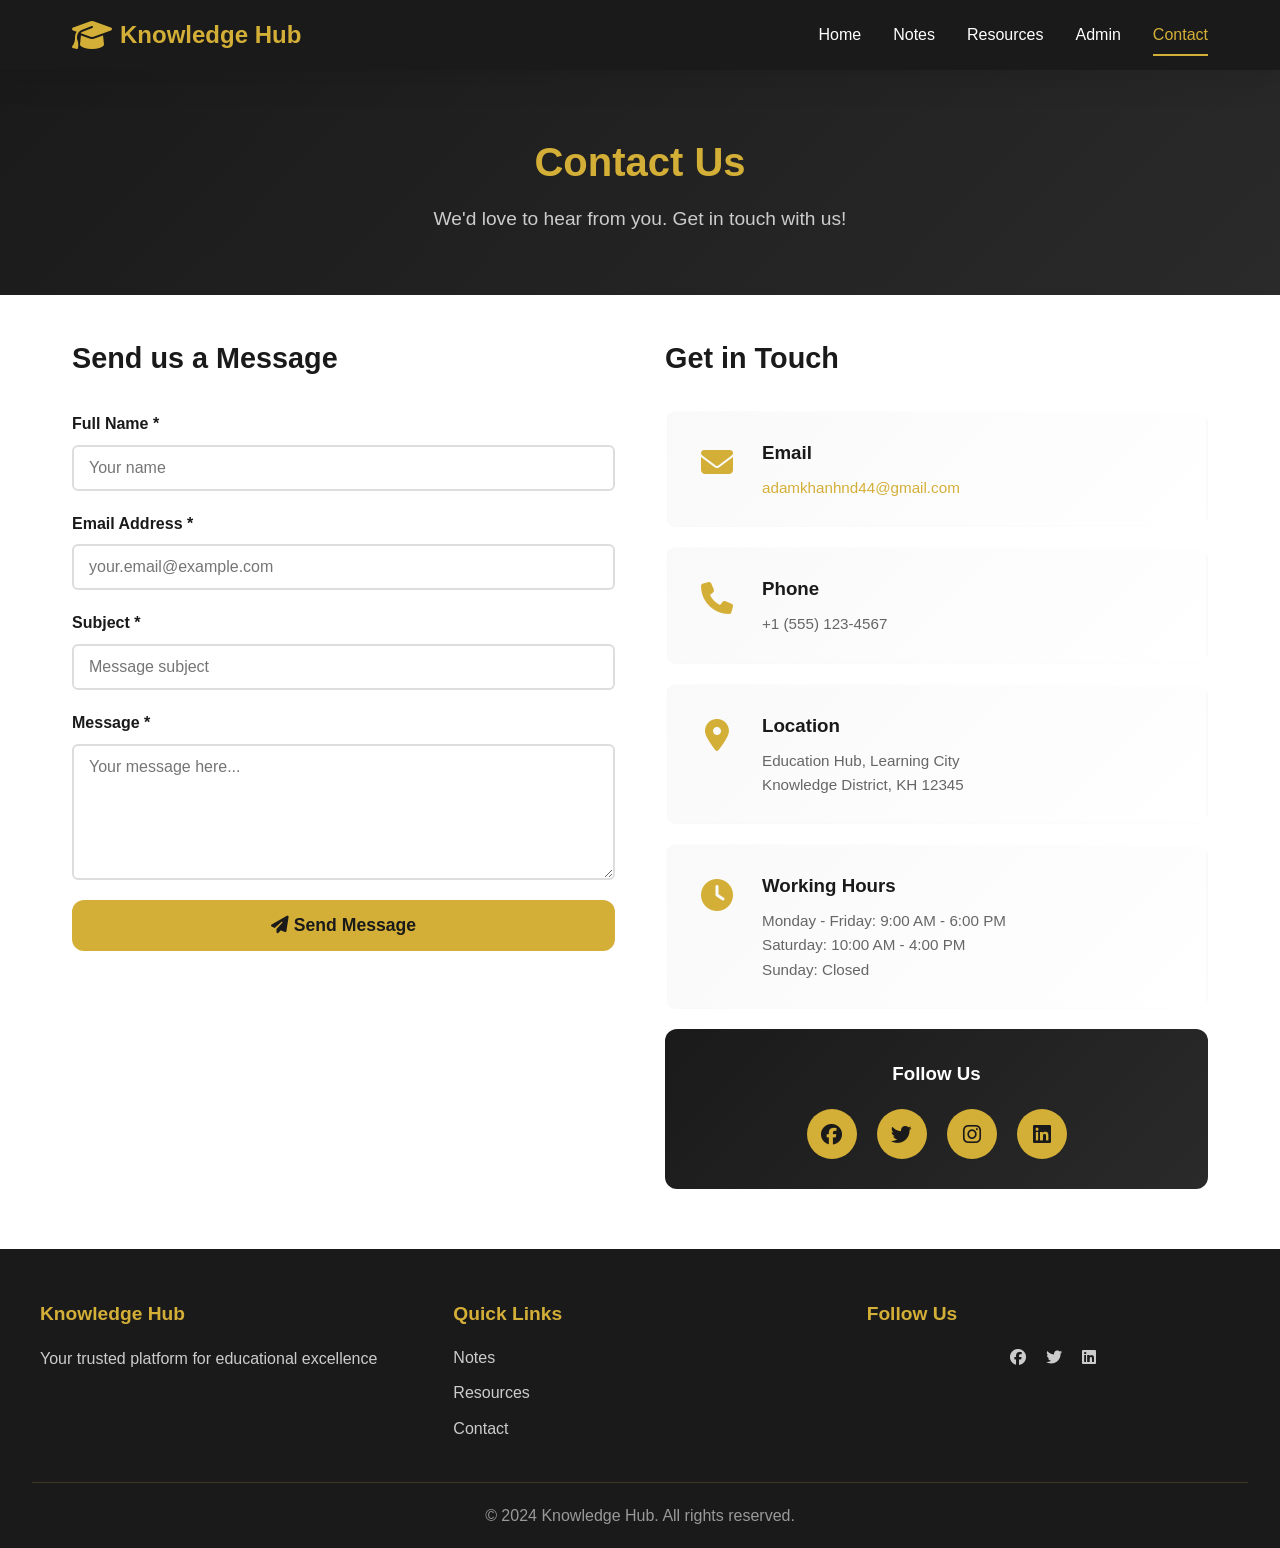
==== contact.html @ 92e07c3c "Complete Knowledge Hub website with Firebase integration, animations, and multi-page structure" ====
<!DOCTYPE html>
<html lang="en">
<head>
    <meta charset="UTF-8">
    <meta name="viewport" content="width=device-width, initial-scale=1.0">
    <title>Contact Us - Knowledge Hub</title>
    <link rel="stylesheet" href="styles.css">
    <link rel="stylesheet" href="https://cdnjs.cloudflare.com/ajax/libs/font-awesome/6.4.0/css/all.min.css">
</head>
<body>
    <!-- Navigation -->
    <nav class="navbar">
        <div class="nav-container">
            <div class="logo">
                <i class="fas fa-graduation-cap"></i>
                <span>Knowledge Hub</span>
            </div>
            <ul class="nav-menu">
                <li><a href="index.html" class="nav-link">Home</a></li>
                <li><a href="notes.html" class="nav-link">Notes</a></li>
                <li><a href="resources.html" class="nav-link">Resources</a></li>
                <li><a href="admin.html" class="nav-link">Admin</a></li>
                <li><a href="contact.html" class="nav-link active">Contact</a></li>
            </ul>
            <div class="hamburger">
                <span></span>
                <span></span>
                <span></span>
            </div>
        </div>
    </nav>

    <!-- Page Header -->
    <section class="page-header">
        <h1>Contact Us</h1>
        <p>We'd love to hear from you. Get in touch with us!</p>
    </section>

    <!-- Contact Section -->
    <section class="contact-section">
        <div class="contact-grid">
            <!-- Contact Form -->
            <div class="contact-form-container">
                <h2>Send us a Message</h2>
                <form id="contactForm" class="contact-form">
                    <div class="form-group">
                        <label for="contactName">Full Name *</label>
                        <input type="text" id="contactName" required placeholder="Your name">
                    </div>

                    <div class="form-group">
                        <label for="contactEmail">Email Address *</label>
                        <input type="email" id="contactEmail" required placeholder="your.email@example.com">
                    </div>

                    <div class="form-group">
                        <label for="contactSubject">Subject *</label>
                        <input type="text" id="contactSubject" required placeholder="Message subject">
                    </div>

                    <div class="form-group">
                        <label for="contactMessage">Message *</label>
                        <textarea id="contactMessage" required placeholder="Your message here..." rows="6"></textarea>
                    </div>

                    <button type="submit" class="submit-btn">
                        <i class="fas fa-paper-plane"></i> Send Message
                    </button>
                </form>
                <div id="contactMessage" class="message"></div>
            </div>

            <!-- Contact Information -->
            <div class="contact-info-container">
                <h2>Get in Touch</h2>
                
                <div class="contact-info-box">
                    <div class="info-icon">
                        <i class="fas fa-envelope"></i>
                    </div>
                    <div class="info-content">
                        <h3>Email</h3>
                        <p><a href="mailto:adamkhanhnd44@gmail.com">adamkhanhnd44@gmail.com</a></p>
                    </div>
                </div>

                <div class="contact-info-box">
                    <div class="info-icon">
                        <i class="fas fa-phone"></i>
                    </div>
                    <div class="info-content">
                        <h3>Phone</h3>
                        <p>+1 (555) 123-4567</p>
                    </div>
                </div>

                <div class="contact-info-box">
                    <div class="info-icon">
                        <i class="fas fa-map-marker-alt"></i>
                    </div>
                    <div class="info-content">
                        <h3>Location</h3>
                        <p>Education Hub, Learning City<br>Knowledge District, KH 12345</p>
                    </div>
                </div>

                <div class="contact-info-box">
                    <div class="info-icon">
                        <i class="fas fa-clock"></i>
                    </div>
                    <div class="info-content">
                        <h3>Working Hours</h3>
                        <p>Monday - Friday: 9:00 AM - 6:00 PM<br>Saturday: 10:00 AM - 4:00 PM<br>Sunday: Closed</p>
                    </div>
                </div>

                <div class="social-box">
                    <h3>Follow Us</h3>
                    <div class="social-links">
                        <a href="#" class="social-link"><i class="fab fa-facebook"></i></a>
                        <a href="#" class="social-link"><i class="fab fa-twitter"></i></a>
                        <a href="#" class="social-link"><i class="fab fa-instagram"></i></a>
                        <a href="#" class="social-link"><i class="fab fa-linkedin"></i></a>
                    </div>
                </div>
            </div>
        </div>
    </section>

    <!-- Footer -->
    <footer class="footer">
        <div class="footer-content">
            <div class="footer-section">
                <h4>Knowledge Hub</h4>
                <p>Your trusted platform for educational excellence</p>
            </div>
            <div class="footer-section">
                <h4>Quick Links</h4>
                <ul>
                    <li><a href="notes.html">Notes</a></li>
                    <li><a href="resources.html">Resources</a></li>
                    <li><a href="contact.html">Contact</a></li>
                </ul>
            </div>
            <div class="footer-section">
                <h4>Follow Us</h4>
                <div class="social-links">
                    <a href="#"><i class="fab fa-facebook"></i></a>
                    <a href="#"><i class="fab fa-twitter"></i></a>
                    <a href="#"><i class="fab fa-linkedin"></i></a>
                </div>
            </div>
        </div>
        <div class="footer-bottom">
            <p>&copy; 2024 Knowledge Hub. All rights reserved.</p>
        </div>
    </footer>

    <script src="script.js"></script>
</body>
</html>
---- styles.css ----
:root {
    --primary-color: #d4af37;
    --dark-color: #1a1a1a;
    --light-color: #f5f5f5;
    --text-color: #333;
    --border-radius: 12px;
    --transition: all 0.3s ease;
    --box-shadow: 0 10px 30px rgba(0, 0, 0, 0.1);
}

* {
    margin: 0;
    padding: 0;
    box-sizing: border-box;
}

body {
    font-family: 'Segoe UI', Tahoma, Geneva, Verdana, sans-serif;
    color: var(--text-color);
    background-color: #fff;
    line-height: 1.6;
}

/* ===== NAVIGATION ===== */
.navbar {
    background: var(--dark-color);
    position: sticky;
    top: 0;
    z-index: 1000;
    box-shadow: var(--box-shadow);
    animation: slideDown 0.5s ease-out;
}

@keyframes slideDown {
    from {
        transform: translateY(-100%);
        opacity: 0;
    }
    to {
        transform: translateY(0);
        opacity: 1;
    }
}

.nav-container {
    max-width: 1200px;
    margin: 0 auto;
    display: flex;
    justify-content: space-between;
    align-items: center;
    padding: 1rem 2rem;
}

.logo {
    display: flex;
    align-items: center;
    gap: 0.5rem;
    color: var(--primary-color);
    font-size: 1.5rem;
    font-weight: bold;
    text-decoration: none;
    animation: fadeInLeft 0.6s ease-out;
}

.logo i {
    font-size: 2rem;
}

.nav-menu {
    display: flex;
    list-style: none;
    gap: 2rem;
}

.nav-link {
    color: #fff;
    text-decoration: none;
    transition: var(--transition);
    position: relative;
    padding: 0.5rem 0;
}

.nav-link::after {
    content: '';
    position: absolute;
    bottom: -5px;
    left: 0;
    width: 0;
    height: 2px;
    background: var(--primary-color);
    transition: width 0.3s ease;
}

.nav-link:hover::after,
.nav-link.active::after {
    width: 100%;
}

.nav-link:hover,
.nav-link.active {
    color: var(--primary-color);
}

.hamburger {
    display: none;
    flex-direction: column;
    cursor: pointer;
}

.hamburger span {
    width: 25px;
    height: 3px;
    background: var(--primary-color);
    margin: 5px 0;
    transition: var(--transition);
    border-radius: 2px;
}

/* ===== HERO SECTION ===== */
.hero {
    background: linear-gradient(135deg, var(--dark-color) 0%, #2a2a2a 100%);
    color: #fff;
    padding: 100px 2rem;
    text-align: center;
    position: relative;
    overflow: hidden;
    min-height: 600px;
    display: flex;
    align-items: center;
    justify-content: center;
}

.hero-content {
    position: relative;
    z-index: 2;
    animation: fadeInUp 1s ease-out;
}

.hero-title {
    font-size: 4rem;
    margin-bottom: 1rem;
    background: linear-gradient(135deg, var(--primary-color) 0%, #ffd700 100%);
    -webkit-background-clip: text;
    -webkit-text-fill-color: transparent;
    background-clip: text;
    animation: titleGlow 2s ease-in-out infinite;
}

@keyframes titleGlow {
    0%, 100% {
        text-shadow: 0 0 20px rgba(212, 175, 55, 0.3);
    }
    50% {
        text-shadow: 0 0 40px rgba(212, 175, 55, 0.6);
    }
}

.hero-subtitle {
    font-size: 1.5rem;
    margin-bottom: 2rem;
    color: #d4af37;
    animation: fadeIn 1.5s ease-out;
}

.hero-background {
    position: absolute;
    top: 0;
    left: 0;
    width: 100%;
    height: 100%;
    z-index: 1;
}

.floating-shape {
    position: absolute;
    background: rgba(212, 175, 55, 0.1);
    border-radius: 50%;
    animation: float 6s ease-in-out infinite;
}

.shape-1 {
    width: 200px;
    height: 200px;
    top: 10%;
    left: 10%;
    animation-delay: 0s;
}

.shape-2 {
    width: 150px;
    height: 150px;
    bottom: 20%;
    right: 15%;
    animation-delay: 2s;
}

.shape-3 {
    width: 100px;
    height: 100px;
    top: 50%;
    right: 5%;
    animation-delay: 4s;
}

@keyframes float {
    0%, 100% {
        transform: translateY(0px) rotate(0deg);
    }
    50% {
        transform: translateY(-30px) rotate(10deg);
    }
}

.cta-button {
    display: inline-block;
    background: linear-gradient(135deg, var(--primary-color) 0%, #ffd700 100%);
    color: var(--dark-color);
    padding: 15px 40px;
    border-radius: var(--border-radius);
    text-decoration: none;
    font-weight: bold;
    transition: var(--transition);
    box-shadow: 0 10px 25px rgba(212, 175, 55, 0.3);
    cursor: pointer;
    border: none;
    font-size: 1rem;
}

.cta-button:hover {
    transform: translateY(-3px);
    box-shadow: 0 15px 35px rgba(212, 175, 55, 0.5);
}

/* ===== FEATURES SECTION ===== */
.features {
    padding: 80px 2rem;
    max-width: 1200px;
    margin: 0 auto;
}

.section-title {
    text-align: center;
    font-size: 2.5rem;
    margin-bottom: 60px;
    background: linear-gradient(135deg, var(--dark-color) 0%, var(--primary-color) 100%);
    -webkit-background-clip: text;
    -webkit-text-fill-color: transparent;
    background-clip: text;
    animation: fadeInDown 0.8s ease-out;
}

.features-grid {
    display: grid;
    grid-template-columns: repeat(auto-fit, minmax(250px, 1fr));
    gap: 30px;
}

.feature-card {
    background: linear-gradient(135deg, #f9f9f9 0%, #fff 100%);
    padding: 40px 30px;
    border-radius: var(--border-radius);
    text-align: center;
    transition: var(--transition);
    box-shadow: 0 5px 15px rgba(0, 0, 0, 0.08);
    border: 2px solid transparent;
    animation: slideInUp 0.6s ease-out;
}

.feature-card:hover {
    transform: translateY(-10px);
    box-shadow: 0 20px 40px rgba(212, 175, 55, 0.2);
    border-color: var(--primary-color);
}

.feature-icon {
    font-size: 3rem;
    color: var(--primary-color);
    margin-bottom: 20px;
    animation: pulse 2s ease-in-out infinite;
}

@keyframes pulse {
    0%, 100% {
        transform: scale(1);
    }
    50% {
        transform: scale(1.1);
    }
}

.feature-card h3 {
    font-size: 1.5rem;
    margin-bottom: 10px;
    color: var(--dark-color);
}

.feature-card p {
    color: #666;
    line-height: 1.8;
}

/* ===== STATS SECTION ===== */
.stats {
    background: linear-gradient(135deg, var(--dark-color) 0%, #2a2a2a 100%);
    padding: 60px 2rem;
    display: grid;
    grid-template-columns: repeat(auto-fit, minmax(200px, 1fr));
    gap: 40px;
    text-align: center;
}

.stat-item {
    color: #fff;
    animation: countUp 1s ease-out;
}

@keyframes countUp {
    from {
        opacity: 0;
        transform: translateY(20px);
    }
    to {
        opacity: 1;
        transform: translateY(0);
    }
}

.stat-number {
    font-size: 3rem;
    color: var(--primary-color);
    font-weight: bold;
    margin-bottom: 10px;
}

.stat-label {
    font-size: 1rem;
    color: #ccc;
}

/* ===== CTA SECTION ===== */
.cta-section {
    background: linear-gradient(135deg, var(--primary-color) 0%, #ffd700 100%);
    color: var(--dark-color);
    padding: 80px 2rem;
    text-align: center;
    margin: 60px 2rem;
    border-radius: var(--border-radius);
    box-shadow: 0 20px 50px rgba(212, 175, 55, 0.3);
}

.cta-section h2 {
    font-size: 2.5rem;
    margin-bottom: 20px;
}

.cta-section p {
    font-size: 1.2rem;
    margin-bottom: 30px;
    opacity: 0.9;
}

.cta-button-large {
    display: inline-block;
    background: var(--dark-color);
    color: var(--primary-color);
    padding: 18px 50px;
    border-radius: var(--border-radius);
    text-decoration: none;
    font-weight: bold;
    transition: var(--transition);
    cursor: pointer;
    border: none;
    font-size: 1.1rem;
}

.cta-button-large:hover {
    transform: scale(1.05);
    box-shadow: 0 10px 30px rgba(0, 0, 0, 0.2);
}

/* ===== PAGE HEADER ===== */
.page-header {
    background: linear-gradient(135deg, var(--dark-color) 0%, #2a2a2a 100%);
    color: #fff;
    padding: 60px 2rem;
    text-align: center;
}

.page-header h1 {
    font-size: 2.5rem;
    color: var(--primary-color);
    margin-bottom: 10px;
}

.page-header p {
    font-size: 1.2rem;
    color: #ccc;
}

/* ===== SEARCH SECTION ===== */
.search-section {
    max-width: 1200px;
    margin: 40px auto;
    padding: 0 2rem;
}

.search-container {
    display: flex;
    gap: 10px;
    margin-bottom: 30px;
}

.search-input {
    flex: 1;
    padding: 15px 20px;
    border: 2px solid var(--primary-color);
    border-radius: var(--border-radius);
    font-size: 1rem;
    transition: var(--transition);
}

.search-input:focus {
    outline: none;
    box-shadow: 0 0 20px rgba(212, 175, 55, 0.3);
}

.search-btn {
    background: var(--primary-color);
    color: var(--dark-color);
    border: none;
    padding: 15px 30px;
    border-radius: var(--border-radius);
    cursor: pointer;
    font-size: 1.1rem;
    transition: var(--transition);
}

.search-btn:hover {
    transform: translateY(-3px);
    box-shadow: 0 10px 25px rgba(212, 175, 55, 0.3);
}

.filter-buttons {
    display: flex;
    gap: 10px;
    flex-wrap: wrap;
}

.filter-btn {
    padding: 10px 20px;
    border: 2px solid #ddd;
    background: #fff;
    border-radius: 20px;
    cursor: pointer;
    transition: var(--transition);
    font-weight: 500;
}

.filter-btn:hover,
.filter-btn.active {
    background: var(--primary-color);
    color: var(--dark-color);
    border-color: var(--primary-color);
}

/* ===== NOTES CONTAINER ===== */
.notes-container {
    max-width: 1200px;
    margin: 40px auto;
    padding: 0 2rem;
}

.notes-grid {
    display: grid;
    grid-template-columns: repeat(auto-fill, minmax(300px, 1fr));
    gap: 30px;
}

.note-card {
    background: #fff;
    border-radius: var(--border-radius);
    overflow: hidden;
    box-shadow: 0 5px 15px rgba(0, 0, 0, 0.08);
    transition: var(--transition);
    cursor: pointer;
    border: 2px solid transparent;
    animation: slideInUp 0.6s ease-out;
}

.note-card:hover {
    transform: translateY(-10px);
    box-shadow: 0 20px 40px rgba(212, 175, 55, 0.2);
    border-color: var(--primary-color);
}

.note-header {
    background: linear-gradient(135deg, var(--dark-color) 0%, #2a2a2a 100%);
    color: var(--primary-color);
    padding: 20px;
    font-size: 1.3rem;
    font-weight: bold;
    min-height: 60px;
    display: flex;
    align-items: center;
}

.note-body {
    padding: 20px;
}

.note-subject {
    display: inline-block;
    background: var(--primary-color);
    color: var(--dark-color);
    padding: 5px 15px;
    border-radius: 20px;
    font-size: 0.85rem;
    font-weight: bold;
    margin-bottom: 10px;
}

.note-description {
    color: #666;
    margin: 10px 0;
    line-height: 1.6;
    display: -webkit-box;
    -webkit-line-clamp: 2;
    -webkit-box-orient: vertical;
    overflow: hidden;
}

.note-date {
    color: #999;
    font-size: 0.9rem;
    margin-top: 10px;
}

.note-footer {
    display: flex;
    justify-content: space-between;
    align-items: center;
    margin-top: 15px;
    padding-top: 15px;
    border-top: 1px solid #eee;
}

.note-footer button {
    background: var(--primary-color);
    color: var(--dark-color);
    border: none;
    padding: 8px 16px;
    border-radius: 6px;
    cursor: pointer;
    font-weight: bold;
    transition: var(--transition);
}

.note-footer button:hover {
    transform: scale(1.05);
}

.loading-spinner {
    text-align: center;
    padding: 60px 20px;
}

.spinner {
    border: 4px solid #f3f3f3;
    border-top: 4px solid var(--primary-color);
    border-radius: 50%;
    width: 40px;
    height: 40px;
    animation: spin 1s linear infinite;
    margin: 0 auto 20px;
}

@keyframes spin {
    0% {
        transform: rotate(0deg);
    }
    100% {
        transform: rotate(360deg);
    }
}

.no-notes-message {
    text-align: center;
    padding: 80px 20px;
    color: #999;
}

.no-notes-message i {
    font-size: 4rem;
    color: var(--primary-color);
    margin-bottom: 20px;
}

.no-notes-message h3 {
    font-size: 1.5rem;
    margin-bottom: 10px;
    color: var(--dark-color);
}

/* ===== MODAL ===== */
.modal {
    display: none;
    position: fixed;
    z-index: 2000;
    left: 0;
    top: 0;
    width: 100%;
    height: 100%;
    background-color: rgba(0, 0, 0, 0.5);
    animation: fadeIn 0.3s ease-out;
}

.modal-content {
    background-color: #fff;
    margin: 5% auto;
    padding: 30px;
    border: 1px solid #888;
    border-radius: var(--border-radius);
    width: 90%;
    max-width: 800px;
    max-height: 80vh;
    overflow-y: auto;
    box-shadow: 0 20px 60px rgba(0, 0, 0, 0.3);
    animation: slideInDown 0.3s ease-out;
}

.close-modal {
    color: #aaa;
    float: right;
    font-size: 28px;
    font-weight: bold;
    cursor: pointer;
    transition: var(--transition);
}

.close-modal:hover,
.close-modal:focus {
    color: var(--dark-color);
}

#modalTitle {
    color: var(--dark-color);
    margin-bottom: 15px;
}

.modal-meta {
    display: flex;
    gap: 10px;
    margin-bottom: 20px;
    flex-wrap: wrap;
}

.badge {
    display: inline-block;
    background: var(--primary-color);
    color: var(--dark-color);
    padding: 5px 15px;
    border-radius: 20px;
    font-weight: bold;
    font-size: 0.9rem;
}

.date-badge {
    display: inline-block;
    color: #666;
    font-size: 0.9rem;
}

.modal-description {
    color: #666;
    margin-bottom: 20px;
    line-height: 1.8;
}

.modal-content-text {
    background: #f5f5f5;
    padding: 20px;
    border-radius: var(--border-radius);
    margin-bottom: 20px;
    color: #333;
    line-height: 1.8;
    white-space: pre-wrap;
    word-wrap: break-word;
}

.download-btn {
    display: inline-block;
    background: var(--primary-color);
    color: var(--dark-color);
    padding: 12px 30px;
    border-radius: var(--border-radius);
    text-decoration: none;
    font-weight: bold;
    transition: var(--transition);
    margin-top: 20px;
}

.download-btn:hover {
    transform: translateY(-3px);
    box-shadow: 0 10px 25px rgba(212, 175, 55, 0.3);
}

/* ===== ADMIN SECTION ===== */
.admin-container {
    max-width: 1400px;
    margin: 0 auto;
    padding: 40px 2rem;
    min-height: calc(100vh - 200px);
}

.admin-header {
    text-align: center;
    margin-bottom: 40px;
}

.admin-header h1 {
    color: var(--dark-color);
    font-size: 2.5rem;
    margin-bottom: 10px;
}

.admin-header p {
    color: #666;
    font-size: 1.1rem;
}

.auth-section {
    display: flex;
    justify-content: center;
    align-items: center;
    min-height: 400px;
}

.auth-box {
    background: linear-gradient(135deg, #f9f9f9 0%, #fff 100%);
    padding: 60px 40px;
    border-radius: var(--border-radius);
    text-align: center;
    box-shadow: 0 10px 40px rgba(0, 0, 0, 0.1);
    max-width: 500px;
}

.auth-box h2 {
    color: var(--dark-color);
    font-size: 2rem;
    margin-bottom: 15px;
}

.auth-box p {
    color: #666;
    margin-bottom: 30px;
    font-size: 1.1rem;
}

.google-btn {
    background: #4285F4;
    color: #fff;
    border: none;
    padding: 15px 40px;
    border-radius: var(--border-radius);
    font-size: 1.1rem;
    font-weight: bold;
    cursor: pointer;
    transition: var(--transition);
    display: inline-flex;
    align-items: center;
    gap: 10px;
    margin-bottom: 30px;
}

.google-btn:hover {
    background: #357ae8;
    transform: translateY(-3px);
    box-shadow: 0 10px 25px rgba(66, 133, 244, 0.3);
}

.auth-info {
    font-size: 0.9rem;
    color: #999;
}

.admin-panel {
    display: grid;
    grid-template-columns: 300px 1fr;
    gap: 30px;
    background: linear-gradient(135deg, #f9f9f9 0%, #fff 100%);
    border-radius: var(--border-radius);
    overflow: hidden;
    box-shadow: 0 10px 40px rgba(0, 0, 0, 0.1);
}

.admin-sidebar {
    background: var(--dark-color);
    color: #fff;
    padding: 30px 20px;
}

.admin-user-info {
    display: flex;
    flex-direction: column;
    align-items: center;
    padding-bottom: 30px;
    border-bottom: 2px solid rgba(212, 175, 55, 0.3);
    margin-bottom: 30px;
}

.user-photo {
    width: 80px;
    height: 80px;
    border-radius: 50%;
    margin-bottom: 15px;
    border: 3px solid var(--primary-color);
}

.user-details {
    text-align: center;
    margin-bottom: 20px;
}

.user-details h3 {
    color: var(--primary-color);
    margin-bottom: 5px;
}

.user-details p {
    color: #ccc;
    font-size: 0.9rem;
}

.sign-out-btn {
    background: var(--primary-color);
    color: var(--dark-color);
    border: none;
    padding: 10px 20px;
    border-radius: 6px;
    cursor: pointer;
    font-weight: bold;
    transition: var(--transition);
    width: 100%;
}

.sign-out-btn:hover {
    transform: scale(1.05);
}

.admin-menu {
    display: flex;
    flex-direction: column;
    gap: 10px;
}

.admin-menu-item {
    background: rgba(212, 175, 55, 0.1);
    color: #fff;
    border: 2px solid transparent;
    padding: 15px 20px;
    border-radius: 6px;
    cursor: pointer;
    transition: var(--transition);
    text-align: left;
    font-size: 1rem;
    display: flex;
    align-items: center;
    gap: 10px;
}

.admin-menu-item:hover,
.admin-menu-item.active {
    background: var(--primary-color);
    color: var(--dark-color);
    border-color: var(--primary-color);
}

.admin-content {
    padding: 40px;
}

.admin-section {
    display: none;
}

.admin-section.active {
    display: block;
    animation: fadeIn 0.3s ease-out;
}

.upload-form {
    display: grid;
    gap: 20px;
}

.form-group {
    display: flex;
    flex-direction: column;
}

.form-group label {
    color: var(--dark-color);
    font-weight: bold;
    margin-bottom: 8px;
}

.form-group input,
.form-group textarea,
.form-group select {
    padding: 12px 15px;
    border: 2px solid #ddd;
    border-radius: 6px;
    font-size: 1rem;
    transition: var(--transition);
    font-family: inherit;
}

.form-group input:focus,
.form-group textarea:focus,
.form-group select:focus {
    outline: none;
    border-color: var(--primary-color);
    box-shadow: 0 0 10px rgba(212, 175, 55, 0.3);
}

.submit-btn {
    background: var(--primary-color);
    color: var(--dark-color);
    border: none;
    padding: 15px 30px;
    border-radius: var(--border-radius);
    font-size: 1.1rem;
    font-weight: bold;
    cursor: pointer;
    transition: var(--transition);
    align-self: flex-start;
}

.submit-btn:hover {
    transform: translateY(-3px);
    box-shadow: 0 10px 25px rgba(212, 175, 55, 0.3);
}

.message {
    padding: 15px 20px;
    border-radius: 6px;
    margin-top: 20px;
    display: none;
}

.message.success {
    display: block;
    background: #d4edda;
    color: #155724;
    border: 1px solid #c3e6cb;
}

.message.error {
    display: block;
    background: #f8d7da;
    color: #721c24;
    border: 1px solid #f5c6cb;
}

.admin-notes-list {
    display: grid;
    gap: 20px;
}

.admin-note-item {
    background: #fff;
    padding: 20px;
    border-radius: 6px;
    border-left: 4px solid var(--primary-color);
    display: flex;
    justify-content: space-between;
    align-items: center;
    box-shadow: 0 3px 10px rgba(0, 0, 0, 0.05);
    animation: slideInUp 0.4s ease-out;
}

.admin-note-info h3 {
    color: var(--dark-color);
    margin-bottom: 5px;
}

.admin-note-info p {
    color: #666;
    font-size: 0.9rem;
}

.admin-note-actions {
    display: flex;
    gap: 10px;
}

.btn-edit,
.btn-delete {
    border: none;
    padding: 8px 16px;
    border-radius: 6px;
    cursor: pointer;
    font-weight: bold;
    transition: var(--transition);
}

.btn-edit {
    background: var(--primary-color);
    color: var(--dark-color);
}

.btn-delete {
    background: #dc3545;
    color: #fff;
}

.btn-edit:hover,
.btn-delete:hover {
    transform: scale(1.05);
}

.stats-grid {
    display: grid;
    grid-template-columns: repeat(auto-fit, minmax(250px, 1fr));
    gap: 20px;
}

.stat-card {
    background: linear-gradient(135deg, var(--primary-color) 0%, #ffd700 100%);
    color: var(--dark-color);
    padding: 30px;
    border-radius: var(--border-radius);
    display: flex;
    align-items: center;
    gap: 20px;
    box-shadow: 0 10px 25px rgba(212, 175, 55, 0.3);
    animation: slideInUp 0.6s ease-out;
}

.stat-icon {
    font-size: 2.5rem;
}

.stat-info h3 {
    font-size: 2rem;
    margin-bottom: 5px;
}

.stat-info p {
    font-size: 0.9rem;
}

/* ===== RESOURCES SECTION ===== */
.resources-container {
    max-width: 1200px;
    margin: 40px auto;
    padding: 0 2rem;
}

.resources-grid {
    display: grid;
    grid-template-columns: repeat(auto-fit, minmax(280px, 1fr));
    gap: 30px;
    margin-bottom: 60px;
}

.resource-card {
    background: #fff;
    padding: 40px 30px;
    border-radius: var(--border-radius);
    text-align: center;
    box-shadow: 0 5px 15px rgba(0, 0, 0, 0.08);
    transition: var(--transition);
    border: 2px solid transparent;
    animation: slideInUp 0.6s ease-out;
}

.resource-card:hover {
    transform: translateY(-10px);
    box-shadow: 0 20px 40px rgba(212, 175, 55, 0.2);
    border-color: var(--primary-color);
}

.resource-icon {
    font-size: 3rem;
    color: var(--primary-color);
    margin-bottom: 20px;
}

.resource-card h3 {
    color: var(--dark-color);
    font-size: 1.4rem;
    margin-bottom: 15px;
}

.resource-card p {
    color: #666;
    margin-bottom: 20px;
    line-height: 1.6;
}

.resource-link {
    display: inline-block;
    color: var(--primary-color);
    text-decoration: none;
    font-weight: bold;
    transition: var(--transition);
}

.resource-link:hover {
    color: var(--dark-color);
    transform: translateX(5px);
}

.featured-resources {
    margin: 60px 0;
    padding: 60px 2rem;
    background: #f5f5f5;
}

.featured-grid {
    display: grid;
    grid-template-columns: repeat(auto-fit, minmax(300px, 1fr));
    gap: 30px;
    max-width: 1200px;
    margin: 0 auto;
}

.featured-item {
    background: #fff;
    border-radius: var(--border-radius);
    overflow: hidden;
    box-shadow: 0 10px 25px rgba(0, 0, 0, 0.1);
    transition: var(--transition);
    cursor: pointer;
    animation: slideInUp 0.6s ease-out;
}

.featured-item:hover {
    transform: translateY(-10px);
    box-shadow: 0 20px 40px rgba(212, 175, 55, 0.2);
}

.featured-image {
    width: 100%;
    height: 200px;
    background-size: cover;
    background-position: center;
}

.featured-item h3 {
    padding: 20px 20px 10px;
    color: var(--dark-color);
    font-size: 1.3rem;
}

.featured-item p {
    padding: 0 20px;
    color: #666;
    font-size: 0.95rem;
}

.featured-category {
    display: inline-block;
    background: var(--primary-color);
    color: var(--dark-color);
    padding: 8px 16px;
    border-radius: 20px;
    font-size: 0.85rem;
    font-weight: bold;
    margin: 15px 20px 20px;
}

/* ===== CONTACT SECTION ===== */
.contact-section {
    max-width: 1200px;
    margin: 40px auto;
    padding: 0 2rem;
}

.contact-grid {
    display: grid;
    grid-template-columns: 1fr 1fr;
    gap: 50px;
}

.contact-form-container,
.contact-info-container {
    animation: slideInUp 0.6s ease-out;
}

.contact-form-container h2,
.contact-info-container h2 {
    color: var(--dark-color);
    font-size: 1.8rem;
    margin-bottom: 30px;
}

.contact-form {
    display: grid;
    gap: 20px;
}

.contact-info-box {
    background: linear-gradient(135deg, #f9f9f9 0%, #fff 100%);
    padding: 25px;
    border-radius: var(--border-radius);
    display: flex;
    gap: 20px;
    margin-bottom: 20px;
    transition: var(--transition);
    border: 2px solid transparent;
}

.contact-info-box:hover {
    border-color: var(--primary-color);
    box-shadow: 0 10px 25px rgba(212, 175, 55, 0.2);
}

.info-icon {
    font-size: 2rem;
    color: var(--primary-color);
    min-width: 50px;
    text-align: center;
}

.info-content h3 {
    color: var(--dark-color);
    margin-bottom: 8px;
}

.info-content p {
    color: #666;
    font-size: 0.95rem;
}

.info-content a {
    color: var(--primary-color);
    text-decoration: none;
    transition: var(--transition);
}

.info-content a:hover {
    text-decoration: underline;
}

.social-box {
    background: linear-gradient(135deg, var(--dark-color) 0%, #2a2a2a 100%);
    color: #fff;
    padding: 30px;
    border-radius: var(--border-radius);
    text-align: center;
    margin-top: 20px;
}

.social-box h3 {
    margin-bottom: 20px;
}

.social-links {
    display: flex;
    justify-content: center;
    gap: 20px;
}

.social-link {
    display: flex;
    align-items: center;
    justify-content: center;
    width: 50px;
    height: 50px;
    background: var(--primary-color);
    color: var(--dark-color);
    border-radius: 50%;
    text-decoration: none;
    transition: var(--transition);
    font-size: 1.3rem;
}

.social-link:hover {
    transform: translateY(-5px) scale(1.1);
    box-shadow: 0 10px 25px rgba(212, 175, 55, 0.3);
}

/* ===== FOOTER ===== */
.footer {
    background: var(--dark-color);
    color: #fff;
    padding: 50px 2rem 20px;
    margin-top: 60px;
}

.footer-content {
    max-width: 1200px;
    margin: 0 auto;
    display: grid;
    grid-template-columns: repeat(auto-fit, minmax(250px, 1fr));
    gap: 40px;
    margin-bottom: 30px;
}

.footer-section h4 {
    color: var(--primary-color);
    margin-bottom: 15px;
    font-size: 1.2rem;
}

.footer-section p {
    color: #ccc;
    line-height: 1.8;
}

.footer-section ul {
    list-style: none;
}

.footer-section li {
    margin-bottom: 10px;
}

.footer-section a {
    color: #ccc;
    text-decoration: none;
    transition: var(--transition);
}

.footer-section a:hover {
    color: var(--primary-color);
    transform: translateX(5px);
}

.footer-bottom {
    text-align: center;
    padding-top: 20px;
    border-top: 1px solid rgba(212, 175, 55, 0.2);
    color: #999;
}

/* ===== ANIMATIONS ===== */
@keyframes fadeIn {
    from {
        opacity: 0;
    }
    to {
        opacity: 1;
    }
}

@keyframes fadeInLeft {
    from {
        opacity: 0;
        transform: translateX(-50px);
    }
    to {
        opacity: 1;
        transform: translateX(0);
    }
}

@keyframes fadeInDown {
    from {
        opacity: 0;
        transform: translateY(-50px);
    }
    to {
        opacity: 1;
        transform: translateY(0);
    }
}

@keyframes slideInUp {
    from {
        opacity: 0;
        transform: translateY(50px);
    }
    to {
        opacity: 1;
        transform: translateY(0);
    }
}

@keyframes fadeInUp {
    from {
        opacity: 0;
        transform: translateY(30px);
    }
    to {
        opacity: 1;
        transform: translateY(0);
    }
}

@keyframes slideInDown {
    from {
        opacity: 0;
        transform: translateY(-50px);
    }
    to {
        opacity: 1;
        transform: translateY(0);
    }
}

/* ===== RESPONSIVE DESIGN ===== */
@media (max-width: 768px) {
    .hamburger {
        display: flex;
    }

    .nav-menu {
        position: absolute;
        left: -100%;
        top: 70px;
        flex-direction: column;
        background-color: var(--dark-color);
        width: 100%;
        text-align: center;
        transition: 0.3s;
        padding: 20px 0;
        gap: 0;
    }

    .nav-menu.active {
        left: 0;
    }

    .hero-title {
        font-size: 2.5rem;
    }

    .hero-subtitle {
        font-size: 1.2rem;
    }

    .section-title {
        font-size: 1.8rem;
    }

    .features-grid,
    .resources-grid,
    .featured-grid {
        grid-template-columns: 1fr;
    }

    .contact-grid {
        grid-template-columns: 1fr;
    }

    .admin-panel {
        grid-template-columns: 1fr;
    }

    .admin-sidebar {
        display: grid;
        grid-template-columns: auto 1fr;
        gap: 20px;
        padding: 20px;
    }

    .admin-user-info {
        flex-direction: row;
        align-items: center;
        padding-bottom: 0;
        border-bottom: none;
        margin-bottom: 0;
    }

    .user-photo {
        width: 60px;
        height: 60px;
    }

    .user-details {
        text-align: left;
    }

    .admin-menu {
        grid-column: 2;
        grid-row: 1;
        flex-direction: row;
    }

    .sign-out-btn {
        width: auto;
    }

    .notes-grid {
        grid-template-columns: 1fr;
    }

    .page-header h1 {
        font-size: 2rem;
    }

    .modal-content {
        width: 95%;
        margin: 20% auto;
        padding: 20px;
    }

    .stat-card {
        flex-direction: column;
        text-align: center;
    }
}

@media (max-width: 480px) {
    .hero-title {
        font-size: 1.8rem;
    }

    .hero-subtitle {
        font-size: 1rem;
    }

    .section-title {
        font-size: 1.5rem;
    }

    .filter-buttons {
        flex-direction: column;
    }

    .filter-btn {
        width: 100%;
    }

    .stat-number {
        font-size: 2rem;
    }

    .cta-section {
        padding: 40px 20px;
        margin: 30px 0;
    }

    .cta-section h2 {
        font-size: 1.8rem;
    }

    .contact-info-box {
        flex-direction: column;
        text-align: center;
    }

    .search-container {
        flex-direction: column;
    }
}
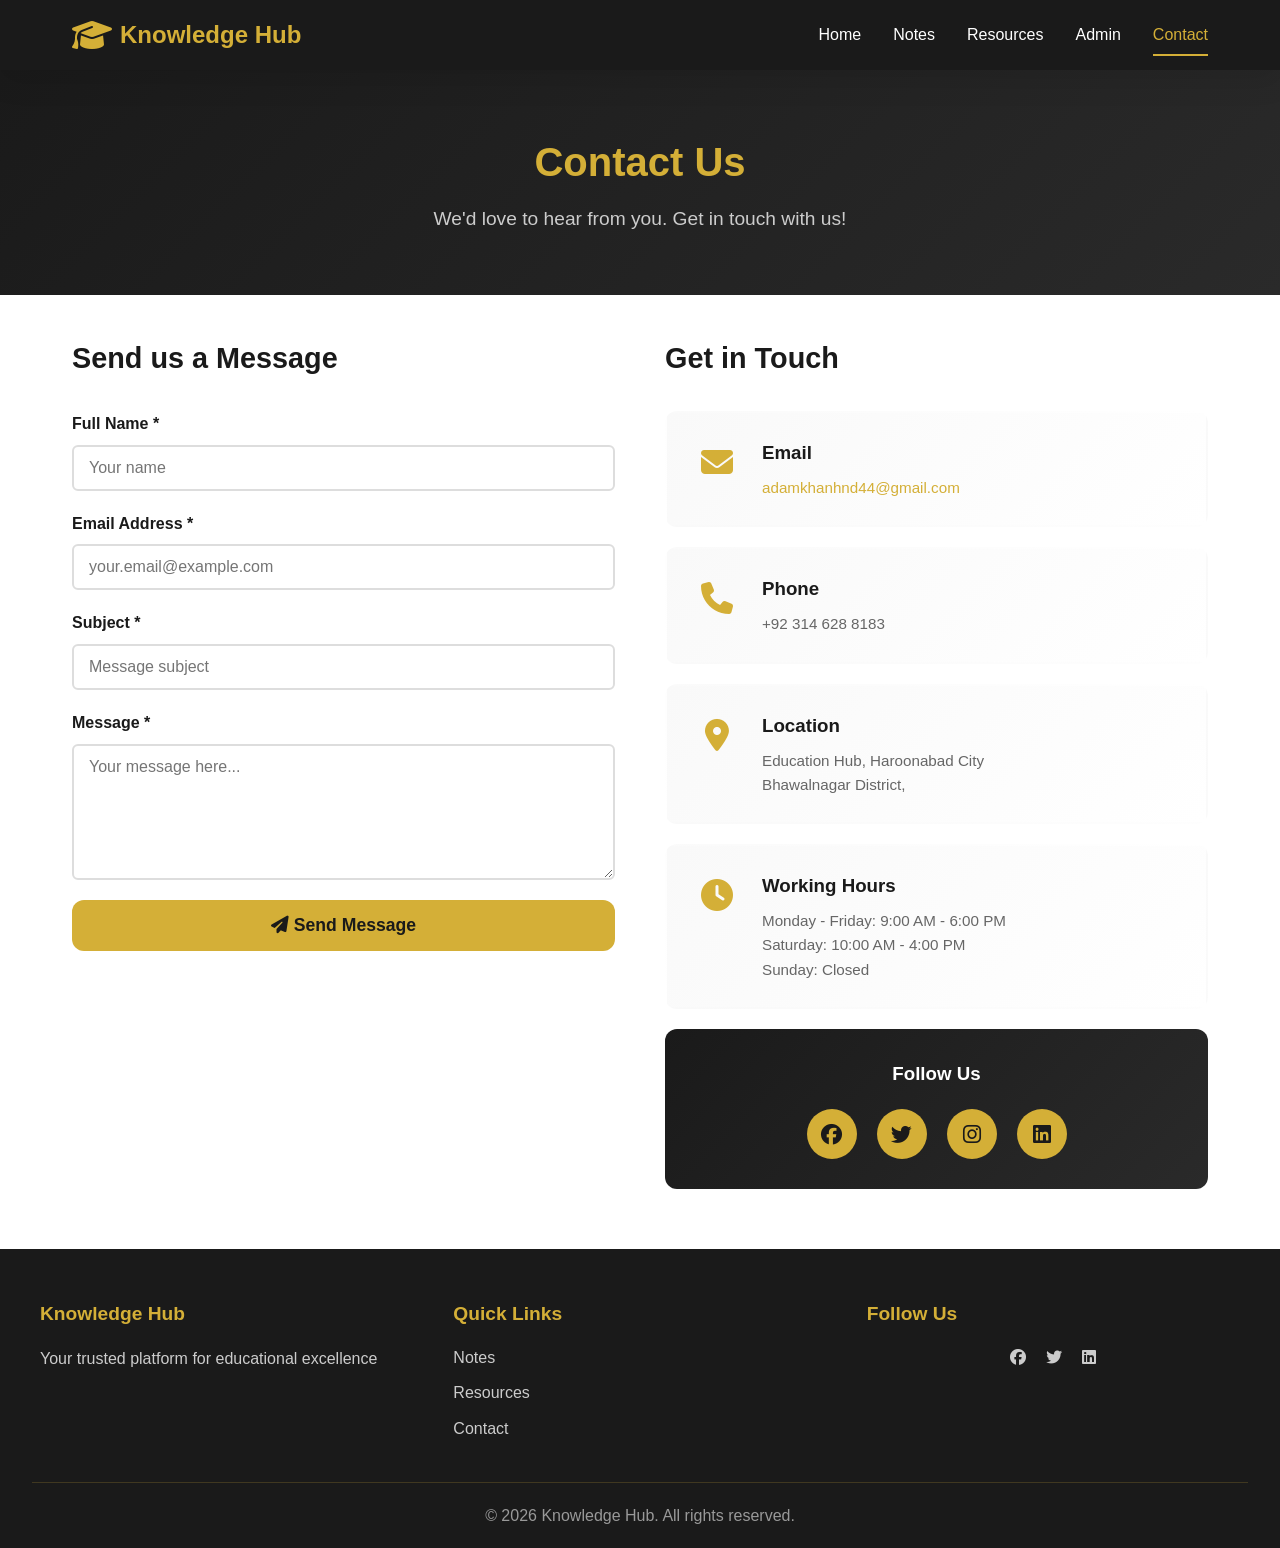
==== commit bd67e64f: "Update contact.html" ====
--- a/contact.html
+++ b/contact.html
@@ -90,7 +90,7 @@
                     </div>
                     <div class="info-content">
                         <h3>Phone</h3>
-                        <p>+1 (555) 123-4567</p>
+                        <p>+92 314 628 8183</p>
                     </div>
                 </div>
 
@@ -100,7 +100,7 @@
                     </div>
                     <div class="info-content">
                         <h3>Location</h3>
-                        <p>Education Hub, Learning City<br>Knowledge District, KH 12345</p>
+                        <p>Education Hub, Haroonabad City<br>Bhawalnagar District,</p>
                     </div>
                 </div>
 
@@ -152,10 +152,10 @@
             </div>
         </div>
         <div class="footer-bottom">
-            <p>&copy; 2024 Knowledge Hub. All rights reserved.</p>
+            <p>&copy; 2026 Knowledge Hub. All rights reserved.</p>
         </div>
     </footer>
 
     <script src="script.js"></script>
 </body>
-</html>+</html>
